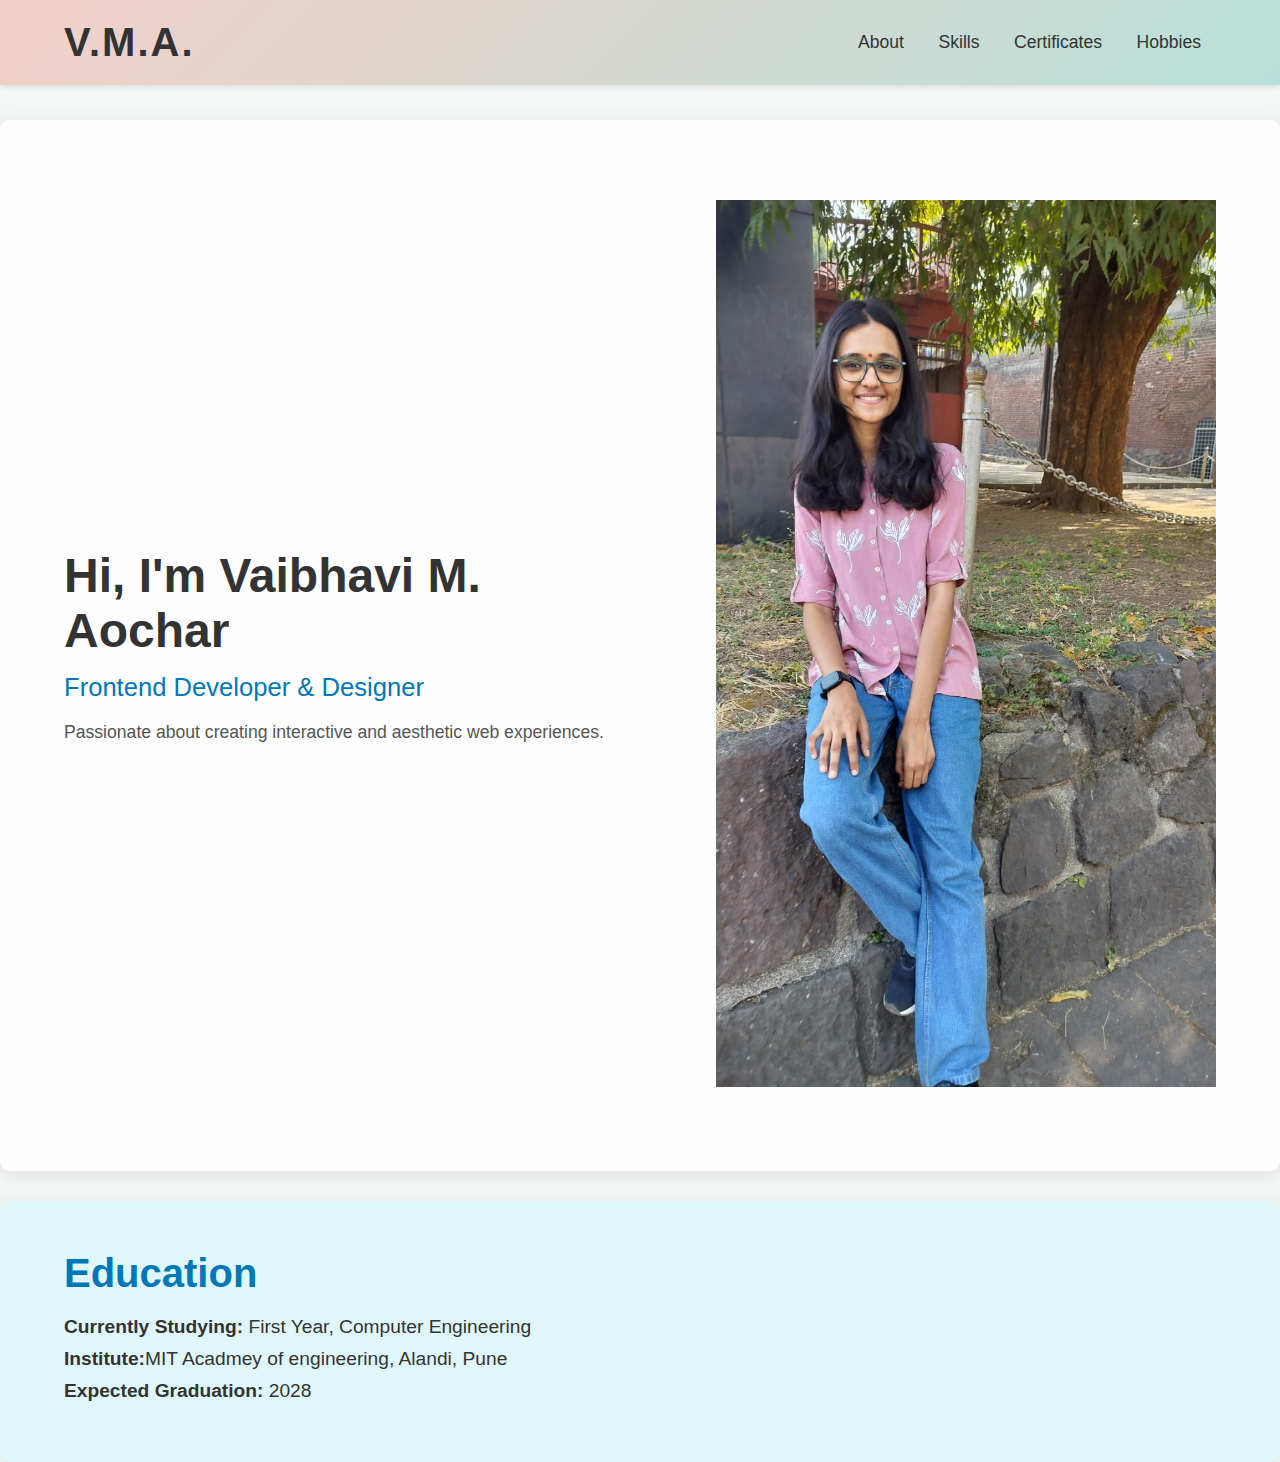
==== index.html @ e82c7e00 "Add files via upload" ====
<!DOCTYPE html>
<html lang="en">
<head>
    <meta charset="UTF-8">
    <meta name="viewport" content="width=device-width, initial-scale=1.0">
    <title>My Portfolio</title>
    <link rel="stylesheet" href="style.css">
</head>
<body>
    <header>
        <h1 class="logo">V.M.A.</h1>
        <nav>
            <a href="about.html">About</a>
            <a href="skills.html">Skills</a>
            <a href="certificates.html">Certificates</a>
            <a href="hobbies.html">Hobbies</a>
        </nav>
    </header>

    <section class="hero">
        <div class="hero-text">
            <h1>Hi, I'm <span>Vaibhavi M. Aochar</span></h1>
            <h2>Frontend Developer & Designer</h2>
            <p>Passionate about creating interactive and aesthetic web experiences.</p>
        </div>
        <div class="hero-image">
            <img src="pro3.jpg" alt="Profile Picture">
        </div>
    </section>

    <!-- Education Section -->
    <section class="education">
        <h2>Education</h2>
        <div class="education-details">
            <p><strong>Currently Studying:</strong> First Year, Computer Engineering</p>
            <p><strong>Institute:</strong>MIT Acadmey of engineering, Alandi, Pune</p>
            <p><strong>Expected Graduation:</strong> 2028</p>
        </div>
    </section>
</body>
</html>
---- style.css ----
/* General Reset */
* {
    margin: 0;
    padding: 0;
    box-sizing: border-box;
}

/* Body with Soft Background */
body {
    font-family: 'Segoe UI', Tahoma, Geneva, Verdana, sans-serif;
    background: #f4f7f6; /* Light soft background */
    color: #333;
    padding: 0;
    margin: 0;
    min-height: 100vh;
}

/* Header with Soft Gradient Background */
header {
    display: flex;
    justify-content: space-between;
    align-items: center;
    background: linear-gradient(135deg, #f3d0c9, #b8e0d8); /* Soft gradient for header */
    color: #333;
    padding: 20px 5%;
    box-shadow: 0 2px 5px rgba(0, 0, 0, 0.1);
}

header .logo {
    font-size: 2.5rem;
    font-weight: 700;
    letter-spacing: 2px;
}

nav a {
    color: #333;
    text-decoration: none;
    font-size: 1.1rem;
    margin: 0 15px;
    position: relative;
    transition: color 0.3s ease;
}

nav a:hover {
    color: #0077b6;
}

nav a::after {
    content: '';
    position: absolute;
    width: 0;
    height: 2px;
    background-color: #0077b6;
    left: 0;
    bottom: -5px;
    transition: width 0.3s;
}

nav a:hover::after {
    width: 100%;
}

/* Hero Section with Soothing Background and Full Image */
.hero {
    display: flex;
    justify-content: space-between;
    align-items: center;
    padding: 80px 5%;
    background: rgba(255, 255, 255, 0.85); /* Light transparent background for contrast */
    color: #333;
    border-radius: 10px;
    box-shadow: 0 4px 20px rgba(0, 0, 0, 0.1);
    margin-top: 35px;
}

.hero-text {
    max-width: 50%;
}

.hero-text h1 {
    font-size: 3rem;
    font-weight: 600;
    color: #333;
}

.hero-text h2 {
    font-size: 1.6rem;
    font-weight: 400;
    margin-top: 15px;
    color: #0077b6; /* Soft blue color */
}

.hero-text p {
    margin-top: 20px;
    font-size: 1.1rem;
    color: #555; /* Softer text color */
}

.hero-image {
    width: 100%;
    max-width: 500px; /* Make sure the image fits within the layout */
    height: auto;
}

.hero-image img {
    width: 100%;
    height: auto; /* No cropping, the full image will appear */
}

/* Button Style */
button {
    background-color: #0077b6;
    color: white;
    padding: 12px 25px;
    border: none;
    font-size: 1rem;
    border-radius: 30px;
    cursor: pointer;
    transition: background-color 0.3s;
}

button:hover {
    background-color: #005f8a;
}

/* Education Section with Soft Background */
.education {
    background-color: #e0f7fa; /* Soft light blue background */
    color: #333;
    padding: 50px 5%;
    border-radius: 10px;
    box-shadow: 0 4px 20px rgba(0, 0, 0, 0.1);
    margin-top: 30px;
}

.education h2 {
    font-size: 2.5rem;
    font-weight: 600;
    color: #0077b6;
    margin-bottom: 20px;
}

.education-details p {
    font-size: 1.2rem;
    margin: 10px 0;
}

/* Responsive Design */
@media (max-width: 768px) {
    body {
        padding: 0 3%;
    }

    header {
        flex-direction: column;
        align-items: center;
        padding: 20px 0;
    }

    header .logo {
        margin-bottom: 15px;
    }

    nav {
        margin-top: 20px;
    }

    nav a {
        margin: 0 10px;
    }

    .hero {
        flex-direction: column;
        text-align: center;
    }

    .hero-image {
        width: 100%;
        max-width: 300px; /* Scale image down for smaller screens */
    }

    .hero-text h2 {
        font-size: 2.5rem;
    }

    .hero-text h3 {
        font-size: 1.4rem;
    }

    .education h2 {
        font-size: 2rem;
    }
}
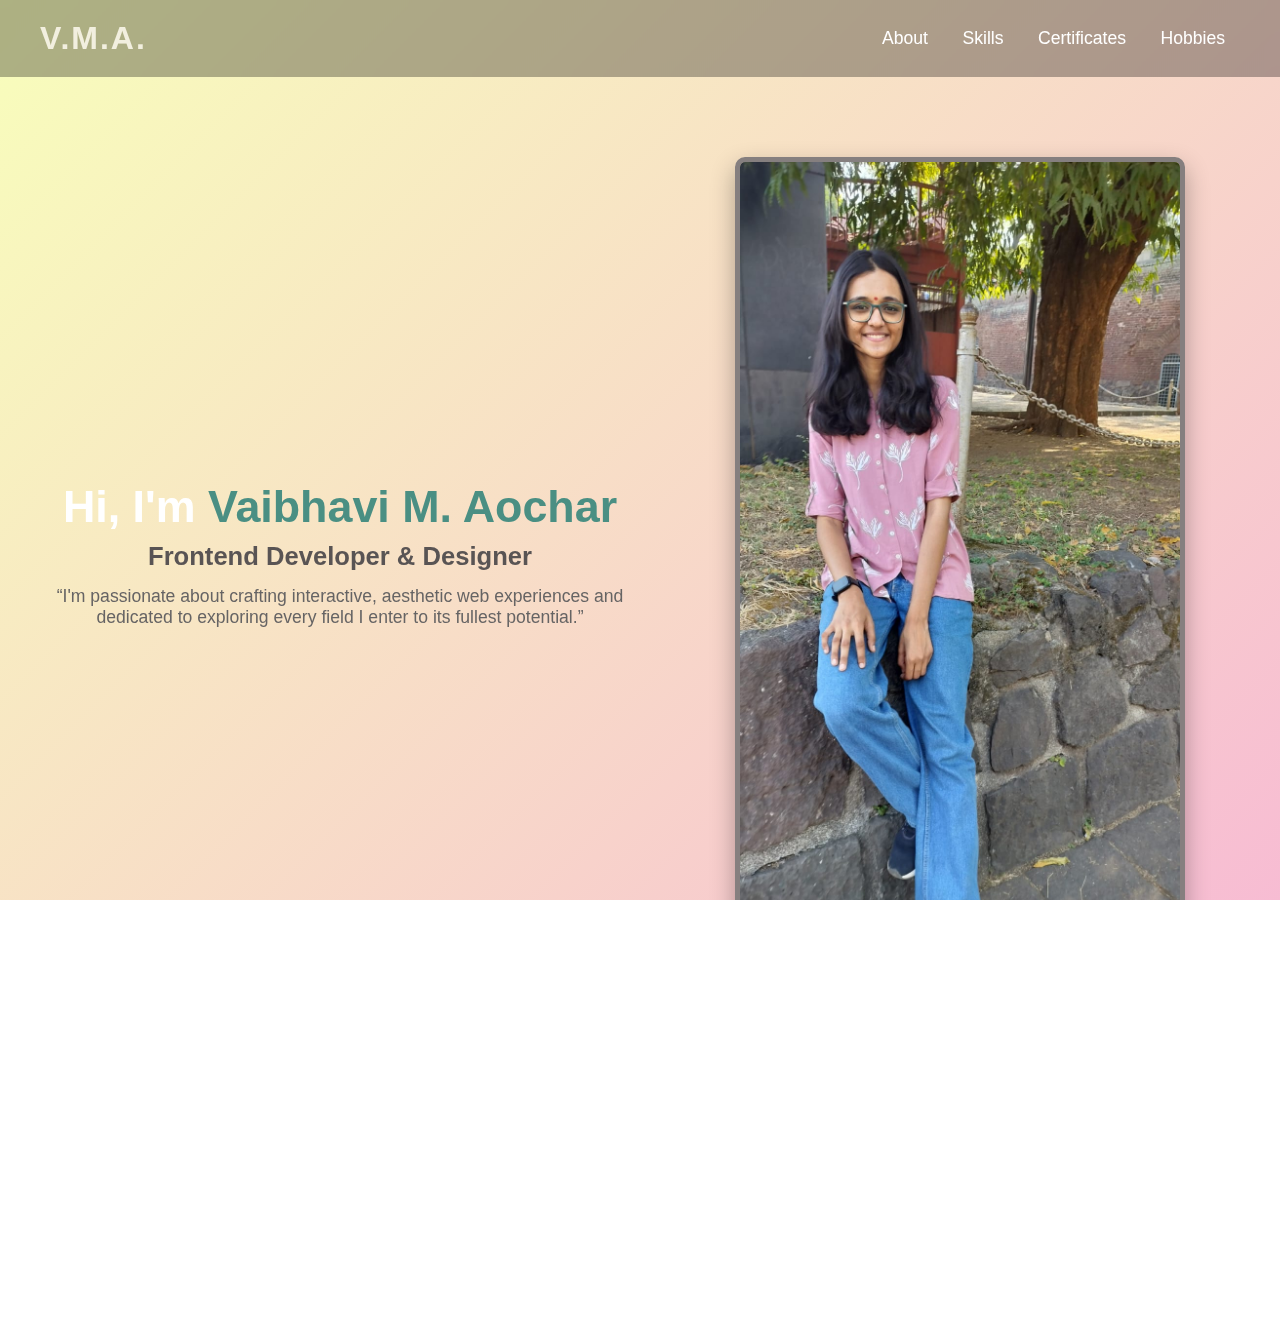
==== commit 04f40c0d: "Update index.html" ====
--- a/index.html
+++ b/index.html
@@ -14,6 +14,7 @@
             <a href="skills.html">Skills</a>
             <a href="certificates.html">Certificates</a>
             <a href="hobbies.html">Hobbies</a>
+            
         </nav>
     </header>
 
@@ -21,7 +22,9 @@
         <div class="hero-text">
             <h1>Hi, I'm <span>Vaibhavi M. Aochar</span></h1>
             <h2>Frontend Developer & Designer</h2>
-            <p>Passionate about creating interactive and aesthetic web experiences.</p>
+            <p>“I'm passionate about crafting interactive, aesthetic web experiences and dedicated to exploring every field I enter to its fullest potential.”
+
+            </p>
         </div>
         <div class="hero-image">
             <img src="pro3.jpg" alt="Profile Picture">
@@ -32,7 +35,11 @@
     <section class="education">
         <h2>Education</h2>
         <div class="education-details">
+            <p><strong>10th percentage:</strong>94.6% </p>
+            <p><strong>12th percentage:</strong>90.5%</p>
+            <p><strong>CET percentile:</strong>95.25%</p>
             <p><strong>Currently Studying:</strong> First Year, Computer Engineering</p>
+            <p><strong>CGPA in 1st semister:</strong> 8.9</p>
             <p><strong>Institute:</strong>MIT Acadmey of engineering, Alandi, Pune</p>
             <p><strong>Expected Graduation:</strong> 2028</p>
         </div>
--- a/style.css
+++ b/style.css
@@ -1,193 +1,183 @@
-/* General Reset */
 * {
     margin: 0;
     padding: 0;
     box-sizing: border-box;
-}
-
-/* Body with Soft Background */
-body {
+  }
+  
+  html, body {
+    height: 100%;
     font-family: 'Segoe UI', Tahoma, Geneva, Verdana, sans-serif;
-    background: #f4f7f6; /* Light soft background */
-    color: #333;
-    padding: 0;
-    margin: 0;
-    min-height: 100vh;
-}
-
-/* Header with Soft Gradient Background */
-header {
+    color: #fff;
+    overflow-x: hidden;
+    position: relative;
+  }
+  
+  /* === Animated Gradient Background === */
+  body::before {
+    content: "";
+    position: fixed;
+    top: 0; left: 0;
+    width: 100%;
+    height: 100%;
+    background: linear-gradient(-45deg, #7aecee, #6792dc, #f7a6db, #f8febb);
+    background-size: 400% 400%;
+    animation: gradient 15s ease infinite;
+    z-index: -1;
+  }
+  
+  @keyframes gradient {
+    0% { background-position: 0% 50%; }
+    50% { background-position: 100% 50%; }
+    100% { background-position: 0% 50%; }
+  }
+  
+  /* === Header === */
+  header {
+    background-color: rgba(0, 0, 0, 0.3);
+    backdrop-filter: blur(6px);
+    padding: 20px 40px;
     display: flex;
     justify-content: space-between;
     align-items: center;
-    background: linear-gradient(135deg, #f3d0c9, #b8e0d8); /* Soft gradient for header */
-    color: #333;
-    padding: 20px 5%;
-    box-shadow: 0 2px 5px rgba(0, 0, 0, 0.1);
-}
-
-header .logo {
-    font-size: 2.5rem;
-    font-weight: 700;
+    flex-wrap: wrap;
+  }
+  
+  .logo {
+    font-size: 2em;
+    font-weight: bold;
+    color: #f2efdf;
     letter-spacing: 2px;
-}
-
-nav a {
-    color: #333;
+  }
+  
+  nav a {
+    color: #fff;
     text-decoration: none;
-    font-size: 1.1rem;
     margin: 0 15px;
+    font-size: 1.1em;
     position: relative;
-    transition: color 0.3s ease;
-}
-
-nav a:hover {
-    color: #0077b6;
-}
-
-nav a::after {
+    transition: all 0.3s ease;
+  }
+  
+  nav a::after {
     content: '';
     position: absolute;
+    height: 2px;
     width: 0;
-    height: 2px;
-    background-color: #0077b6;
+    bottom: -5px;
     left: 0;
-    bottom: -5px;
-    transition: width 0.3s;
-}
-
-nav a:hover::after {
+    background-color: #ffd700;
+    transition: 0.3s;
+  }
+  
+  nav a:hover {
+    color: #e3dec5;
+  }
+  
+  nav a:hover::after {
     width: 100%;
-}
-
-/* Hero Section with Soothing Background and Full Image */
-.hero {
+  }
+  
+  /* === Hero Section === */
+  .hero {
     display: flex;
-    justify-content: space-between;
+    flex-wrap: wrap;
     align-items: center;
-    padding: 80px 5%;
-    background: rgba(255, 255, 255, 0.85); /* Light transparent background for contrast */
-    color: #333;
+    justify-content: center;
+    padding: 80px 40px;
+    gap: 40px;
+    text-align: center;
+  }
+  
+  .hero-text {
+    flex: 1 1 400px;
+    max-width: 600px;
+  }
+  
+  .hero-text h1 {
+    font-size: 2.8em;
+    margin-bottom: 10px;
+  }
+  
+  .hero-text h1 span {
+    color: #4a8f83;
+  }
+  
+  .hero-text h2 {
+    font-size: 1.6em;
+    color: #595454;
+    margin-bottom: 15px;
+  }
+  
+  .hero-text p {
+    font-size: 1.1em;
+    color: #666464;
+  }
+  
+  .hero-image {
+    flex: 1 1 250px;
+    text-align: center;
+  }
+  
+  .hero-image img {
+    width: 450px;
     border-radius: 10px;
-    box-shadow: 0 4px 20px rgba(0, 0, 0, 0.1);
-    margin-top: 35px;
-}
-
-.hero-text {
-    max-width: 50%;
-}
-
-.hero-text h1 {
-    font-size: 3rem;
-    font-weight: 600;
-    color: #333;
-}
-
-.hero-text h2 {
-    font-size: 1.6rem;
-    font-weight: 400;
-    margin-top: 15px;
-    color: #0077b6; /* Soft blue color */
-}
-
-.hero-text p {
-    margin-top: 20px;
-    font-size: 1.1rem;
-    color: #555; /* Softer text color */
-}
-
-.hero-image {
-    width: 100%;
-    max-width: 500px; /* Make sure the image fits within the layout */
-    height: auto;
-}
-
-.hero-image img {
-    width: 100%;
-    height: auto; /* No cropping, the full image will appear */
-}
-
-/* Button Style */
-button {
-    background-color: #0077b6;
-    color: white;
-    padding: 12px 25px;
-    border: none;
-    font-size: 1rem;
-    border-radius: 30px;
-    cursor: pointer;
-    transition: background-color 0.3s;
-}
-
-button:hover {
-    background-color: #005f8a;
-}
-
-/* Education Section with Soft Background */
-.education {
-    background-color: #e0f7fa; /* Soft light blue background */
-    color: #333;
-    padding: 50px 5%;
-    border-radius: 10px;
-    box-shadow: 0 4px 20px rgba(0, 0, 0, 0.1);
-    margin-top: 30px;
-}
-
-.education h2 {
-    font-size: 2.5rem;
-    font-weight: 600;
-    color: #0077b6;
-    margin-bottom: 20px;
-}
-
-.education-details p {
-    font-size: 1.2rem;
-    margin: 10px 0;
-}
-
-/* Responsive Design */
-@media (max-width: 768px) {
-    body {
-        padding: 0 3%;
+    border: 5px solid #857f7f;
+    box-shadow: 0 10px 25px rgba(0, 0, 0, 0.3);
+  }
+  
+  /* === Education Section === */
+  .education {
+    background-color: rgba(255, 255, 255, 0.1);
+    backdrop-filter: blur(3px);
+    padding: 60px 40px;
+    text-align: left;
+    padding: 10px;
+    border: 10px;
+  }
+  
+  .education h2 {
+    font-size: 2em;
+    margin-bottom: 30px;
+    color: #2e2b2b;
+  }
+  
+  .education-details {
+    max-width: 600px;
+    margin: 0 auto;
+    font-size: 1.1em;
+    color: #161616;
+  }
+  
+  .education-details p {
+    margin-bottom: 10px;
+  }
+  
+  /* === Responsive === */
+  @media (max-width: 768px) {
+    header {
+      flex-direction: column;
+      align-items: left;
     }
-
-    header {
-        flex-direction: column;
-        align-items: center;
-        padding: 20px 0;
+  
+    nav {
+      margin-top: 10px;
     }
-
-    header .logo {
-        margin-bottom: 15px;
+  
+    .hero {
+      flex-direction: column;
+      padding: 40px 20px;
     }
-
-    nav {
-        margin-top: 20px;
+  
+    .hero-image img {
+      width: 280px;
     }
-
-    nav a {
-        margin: 0 10px;
+  
+    .hero-text h1 {
+      font-size: 2em;
     }
-
-    .hero {
-        flex-direction: column;
-        text-align: center;
+  
+    .hero-text h2 {
+      font-size: 1.2em;
     }
-
-    .hero-image {
-        width: 100%;
-        max-width: 300px; /* Scale image down for smaller screens */
-    }
-
-    .hero-text h2 {
-        font-size: 2.5rem;
-    }
-
-    .hero-text h3 {
-        font-size: 1.4rem;
-    }
-
-    .education h2 {
-        font-size: 2rem;
-    }
-}
+  }
+  
